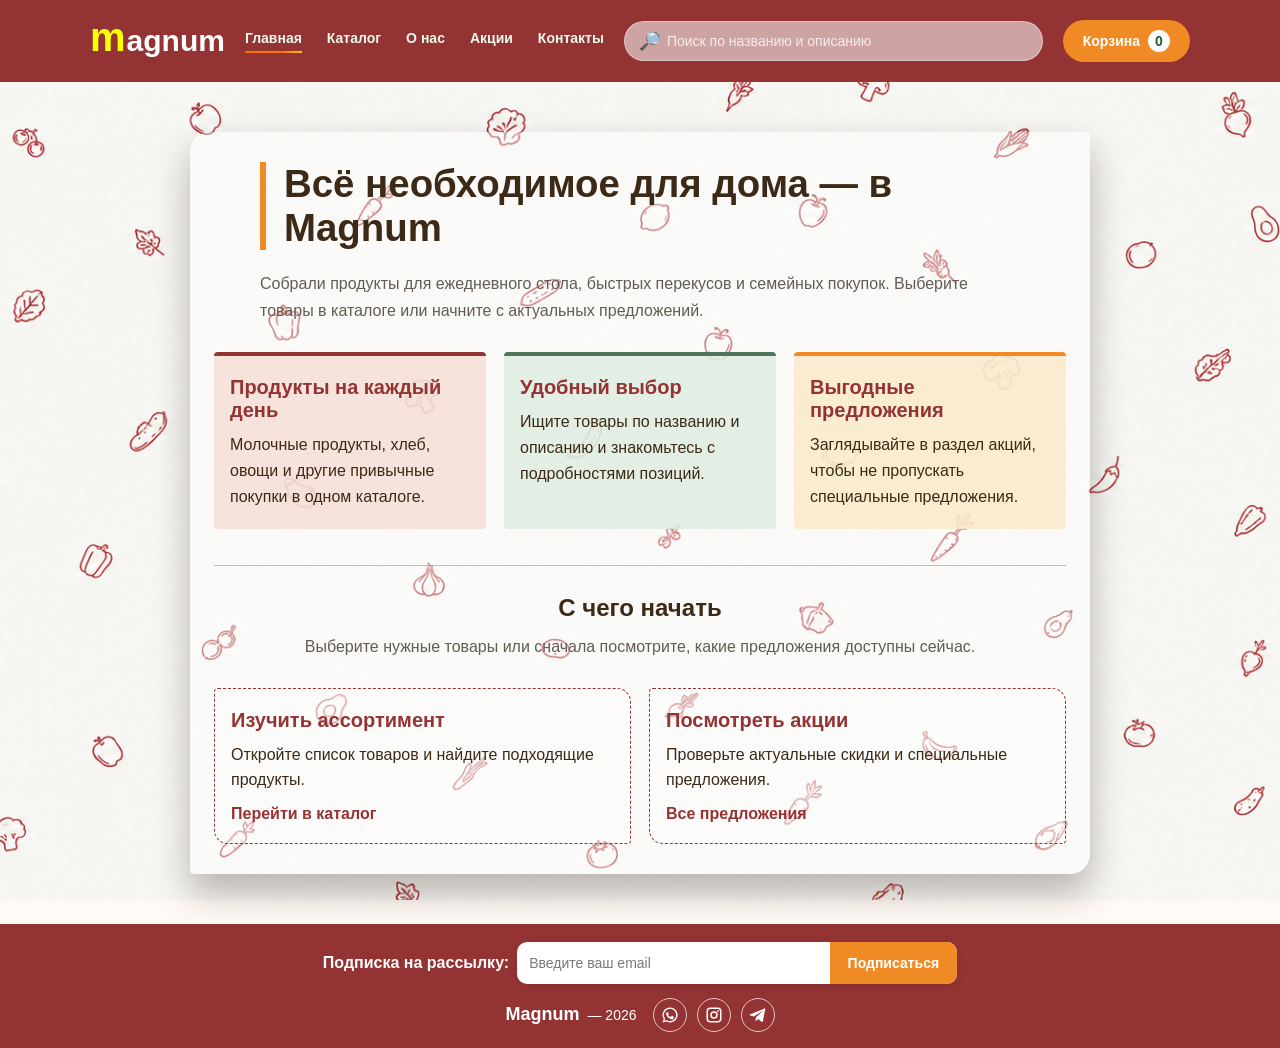
==== index.html @ 32611082 "Add files via upload" ====
<!DOCTYPE html>
<html lang="ru">
<head>
    <meta charset="UTF-8">
    <meta name="viewport" content="width=device-width, initial-scale=1.0">
    <title>market</title>
    <style>
        * {
            box-sizing: border-box;
        }

        body {
            margin: 0;
            font-family: Arial, sans-serif;
            background-color: #fffaf5;
            background-image: url("ChatGPT Image 29 сент. 2026 г., 17_31_54.png");
            background-position: center;
            background-size: cover;
            background-attachment: fixed;
            background-repeat: no-repeat;
            color: #333333;
            min-height: 100vh;
            display: flex;
            flex-direction: column;
        }

        main {
            flex: 1;
        }

        .container {
            width: min(1100px, calc(100% - 40px));
            margin: 0 auto;
        }

        .site-header {
            background: #943333;
            color: #ffffff;
            padding: 15px 0;
        }

        .header-wrap {
            display: flex;
            align-items: center;
            justify-content: space-between;
            gap: 20px;
            flex-wrap: wrap;
        }

        .header-search {
            flex: 1;
            max-width: 420px;
            min-width: 200px;
            position: relative;
            order: 2;
            margin-left: auto;
        }

        .header-search input {
            width: 100%;
            padding: 11px 15px 11px 42px;
            border: 1px solid rgba(255, 255, 255, 0.35);
            border-radius: 25px;
            background: rgba(253, 253, 253, 0.555);
            color: #ffffff;
            font-size: 14px;
            outline: none;
            transition: transform 0.2s ease, box-shadow 0.2s ease;
        }

        .header-search input::placeholder {
            color: rgba(255, 255, 255, 0.8);
        }

        .header-search .search-icon {
            position: absolute;
            z-index: 1;
            left: 15px;
            top: 50%;
            transform: translateY(-50%);
            transition: transform 0.2s ease;
            font-size: 18px;
            color: #ffffff;
            pointer-events: none;
        }

        .logo {
            color: #ffffff;
            text-decoration: none;
            font-size: 30px;
            font-weight: 700;
            font-family: Arial, sans-serif;
            display: flex;
            align-items: center;
            gap: 1px;
        }

        .logo-icon {
            font-size: 40px;
            color: #fbff00;
            margin-bottom: 7px;
        }

        .main-menu {
            display: flex;
            align-items: center;
            gap: 25px;
        }

        .main-menu a {
            color: #edf9ea;
            font-size: 14px;
            font-weight: 700;
            font-family: Arial, sans-serif;
            text-decoration: none;
        }

        .main-menu a::after {
            content: "";
            display: block;
            width: 0;
            height: 2px;
            background: linear-gradient(to right, #fa7000, #ff7300, #ff7300, #ffc400);
            margin-top: 5px;
            transition: width 0.3s ease;
        }

        .main-menu a:hover::after,
        .main-menu a.active::after {
            width: 100%;
        }

        .cart {
            background: #f08a24;
            color: #ffffff;
            border-radius: 25px;
            padding: 10px 20px;
            font-size: 14px;
            font-weight: 700;
            text-decoration: none;
            display: flex;
            gap: 8px;
            align-items: center;
            margin-left: auto;
            order: 3;
            transition: transform 0.2s ease, box-shadow 0.2s ease, background-color 0.2s ease;
        }

        @media (hover: hover) and (prefers-reduced-motion: no-preference) {
            .header-search:hover .search-icon {
                transform: translate(-3px, -50%);
            }

            .header-search:hover input {
                transform: scale(1.03);
                box-shadow: 0 4px 12px rgba(0, 0, 0, 0.2);
            }

            .cart:hover {
                transform: scale(1.06);
                background: #d97818;
                box-shadow: 0 4px 12px rgba(0, 0, 0, 0.2);
            }
        }

        .cart-count {
            background: #ffffff;
            color: #245b34;
            border-radius: 50%;
            width: 22px;
            height: 22px;
            display: inline-flex;
            align-items: center;
            justify-content: center;
            font-weight: 800;
        }

        .site-footer {
            background: #943333;
            color: #ffffff;
            padding: 18px 0 16px;
            text-align: center;
            font-size: 14px;
            margin-top: auto;
        }

        .site-footer .container {
            display: flex;
            align-items: center;
            justify-content: center;
            gap: 8px;
            flex-wrap: wrap;
        }

        .site-footer .footer-name {
            font-weight: 700;
            font-size: 18px;
        }

        .footer-socials {
            display: flex;
            align-items: center;
            gap: 10px;
            margin-left: 8px;
        }

        .footer-social-link {
            display: inline-flex;
            align-items: center;
            justify-content: center;
            width: 34px;
            height: 34px;
            color: #ffffff;
            border: 1px solid rgba(255, 255, 255, 0.7);
            border-radius: 50%;
            transition: background-color 0.2s ease, color 0.2s ease;
        }

        .footer-social-link:hover,
        .footer-social-link:focus-visible {
            background: #ffffff;
            color: #943333;
        }

        .footer-social-link svg {
            width: 18px;
            height: 18px;
            fill: currentColor;
        }

        .footer-newsletter {
            display: flex;
            align-items: center;
            justify-content: center;
            gap: 12px;
            flex-wrap: wrap;
            margin-bottom: 14px;
        }

        .footer-newsletter-label {
            color: #ffffff;
            font-size: 16px;
            font-weight: 700;
        }

        .subscribe-form {
            display: flex;
            align-items: center;
            background: #ffffff;
            border-radius: 10px;
            overflow: hidden;
            width: min(440px, 100%);
            min-height: 42px;
            box-shadow: 0 2px 8px rgba(0, 0, 0, 0.08);
        }

        .subscribe-form input {
            flex: 1;
            min-width: 0;
            border: none;
            outline: none;
            background: transparent;
            color: #333333;
            font-size: 14px;
            padding: 0 12px;
            height: 42px;
        }

        .subscribe-form input::placeholder {
            color: #7a7a7a;
        }

        .subscribe-form button {
            border: none;
            background: #f08a24;
            color: #ffffff;
            font-weight: 700;
            font-size: 14px;
            padding: 0 18px;
            height: 42px;
            cursor: pointer;
            transition: background 0.2s ease;
        }

        .subscribe-form button:hover {
            background: #dd7d1b;
        }

    .page {
        padding: 50px 0;
    }

    .page-card {
        max-width: 900px;
        margin: 0 auto;
        background: rgba(255, 255, 255, 0.4);
        border: 2px solid #943333;
        border-radius: 12px;
        padding: 30px 24px;
        box-shadow: 0 12px 28px rgba(35, 20, 12, 0.24);
    }

    .page-title {
        margin: 0 0 20px;
        text-align: center;
        color: #3c2a17;
        font-size: clamp(28px, 3vw, 40px);
    }

    .page-text {
        margin: 0;
        color: #625c55;
        font-size: 16px;
        line-height: 1.7;
        text-align: center;
    }

    .info-grid {
        display: grid;
        grid-template-columns: repeat(auto-fit, minmax(200px, 1fr));
        gap: 18px;
        margin-top: 28px;
    }

    .info-card {
        background: rgba(255, 255, 255, 0.3);
        border: 1px solid #c97b66;
        border-radius: 12px;
        padding: 20px 16px;
        text-align: center;
        box-shadow: 0 4px 10px rgba(60, 42, 23, 0.12);
        transition: transform 0.2s ease, box-shadow 0.2s ease;
    }

    @media (hover: hover) and (prefers-reduced-motion: no-preference) {
        .info-card:hover {
            z-index: 1;
            transform: scale(1.04);
            box-shadow: 0 10px 20px rgba(60, 42, 23, 0.2);
        }
    }

    .info-card h3 {
        margin: 0 0 10px;
        color: #943333;
        font-size: 20px;
    }

    .info-card p {
        margin: 0;
        color: #3c2a17;
        line-height: 1.6;
    }

    .content-section {
        margin-top: 36px;
        padding-top: 28px;
        border-top: 1px solid rgba(148, 51, 51, 0.35);
    }

    .section-title {
        margin: 0 0 12px;
        color: #3c2a17;
        font-size: 24px;
        text-align: center;
    }

    .section-text {
        max-width: 720px;
        margin: 0 auto;
        color: #625c55;
        line-height: 1.6;
        text-align: center;
    }

    .home-card {
        border: 0;
        border-radius: 20px 4px 20px 4px;
        box-shadow: 0 18px 36px rgba(35, 20, 12, 0.3);
    }

    .home-card .page-title {
        max-width: 760px;
        margin-left: auto;
        margin-right: auto;
        padding-left: 18px;
        border-left: 6px solid #f08a24;
        text-align: left;
    }

    .home-card .page-text {
        max-width: 760px;
        margin: 0 auto;
        text-align: left;
    }

    .home-highlights .info-card {
        border: 0;
        border-top: 4px solid #943333;
        border-radius: 4px;
        box-shadow: none;
        text-align: left;
    }

    .home-highlights .info-card:nth-child(1) {
        background: rgba(245, 222, 214, 0.82);
        border-top-color: #943333;
    }

    .home-highlights .info-card:nth-child(2) {
        background: rgba(222, 237, 224, 0.82);
        border-top-color: #4f765a;
    }

    .home-highlights .info-card:nth-child(3) {
        background: rgba(250, 235, 202, 0.86);
        border-top-color: #f08a24;
    }

    .home-actions .info-card {
        border-style: dashed;
        border-color: #943333;
        border-radius: 4px 14px 4px 14px;
        box-shadow: none;
        text-align: left;
    }

    .info-card a {
        display: inline-block;
        margin-top: 12px;
        color: #943333;
        font-weight: 700;
        text-decoration: none;
    }

    .info-card a:hover {
        color: #f08a24;
        text-decoration: underline;
    }

    @media (max-width: 360px) {
        .main-menu {
            width: 100%;
            justify-content: space-between;
            gap: 8px;
        }

        .main-menu a {
            font-size: 12px;
        }
    }

    
    </style>
</head> 
<body>
    <header class="site-header">
        <div class="container header-wrap">
            <a class="logo" href="#">
                <span class="logo-icon">m</span>
                <span class="logo-text">agnum</span>
            </a>

            <nav class="main-menu">
                <a class="active" href="index.html">Главная</a>
                <a href="catalog.html">Каталог</a>
                <a href="aboutus.html">О нас</a>
                <a href="sales.html">Акции</a>
                <a href="cont.html">Контакты</a>
            </nav>

            <a class="cart" href="#">
                <span>Корзина</span>
                <span class="cart-count">0</span>
            </a>

            <div class="header-search">
                <span class="search-icon">🔎</span>
                <input id="productSearch" type="text" placeholder="Поиск по названию и описанию" aria-label="Поиск по названию и описанию">
            </div>
        </div>
    </header>

    <main class="page">
        <div class="container">
            <div class="page-card home-card">
                <h1 class="page-title">Всё необходимое для дома — в Magnum</h1>
                <p class="page-text">Собрали продукты для ежедневного стола, быстрых перекусов и семейных покупок. Выберите товары в каталоге или начните с актуальных предложений.</p>

                <div class="info-grid home-highlights">
                    <div class="info-card">
                        <h3>Продукты на каждый день</h3>
                        <p>Молочные продукты, хлеб, овощи и другие привычные покупки в одном каталоге.</p>
                    </div>
                    <div class="info-card">
                        <h3>Удобный выбор</h3>
                        <p>Ищите товары по названию и описанию и знакомьтесь с подробностями позиций.</p>
                    </div>
                    <div class="info-card">
                        <h3>Выгодные предложения</h3>
                        <p>Заглядывайте в раздел акций, чтобы не пропускать специальные предложения.</p>
                    </div>
                </div>

                <section class="content-section">
                    <h2 class="section-title">С чего начать</h2>
                    <p class="section-text">Выберите нужные товары или сначала посмотрите, какие предложения доступны сейчас.</p>
                    <div class="info-grid home-actions">
                        <div class="info-card">
                            <h3>Изучить ассортимент</h3>
                            <p>Откройте список товаров и найдите подходящие продукты.</p>
                            <a href="catalog.html">Перейти в каталог</a>
                        </div>
                        <div class="info-card">
                            <h3>Посмотреть акции</h3>
                            <p>Проверьте актуальные скидки и специальные предложения.</p>
                            <a href="sales.html">Все предложения</a>
                        </div>
                    </div>
                </section>
            </div>
        </div>
    </main>

    <footer class="site-footer">
        <div class="container footer-newsletter">
            <span class="footer-newsletter-label">Подписка на рассылку:</span>
            <form class="subscribe-form">
                <input type="email" placeholder="Введите ваш email">
                <button type="button">Подписаться</button>
            </form>
        </div>

        <div class="container">
            <span class="footer-name">Magnum</span>
            <span> — 2026</span>
            <div class="footer-socials" aria-label="Мы в социальных сетях">
                <a class="footer-social-link" href="https://www.whatsapp.com/" target="_blank" rel="noopener noreferrer" aria-label="WhatsApp">
                    <svg viewBox="0 0 24 24" aria-hidden="true"><path d="M12.04 2a9.87 9.87 0 0 0-8.45 14.97L2.3 22l5.16-1.35A9.93 9.93 0 1 0 12.04 2Zm0 18.08a8.18 8.18 0 0 1-4.17-1.14l-.3-.18-3.06.8.82-2.98-.2-.31a8.18 8.18 0 1 1 6.91 3.81Zm4.49-6.13c-.25-.13-1.48-.73-1.71-.81-.23-.08-.4-.13-.57.13-.17.25-.65.81-.8.98-.15.17-.3.19-.55.06-.25-.12-1.05-.39-2-.1-.74-.68-1.24-1.52-1.38-1.77-.15-.25-.02-.39.11-.52.11-.11.25-.3.37-.44.12-.15.16-.25.25-.42.08-.17.04-.31-.02-.44-.06-.13-.57-1.37-.78-1.88-.2-.49-.41-.42-.57-.43h-.49c-.17 0-.44.06-.67.31-.23.25-.88.86-.88 2.1s.9 2.43 1.03 2.6c.13.17 1.77 2.7 4.28 3.78.6.26 1.07.41 1.44.52.6.19 1.15.16 1.58.1.48-.07 1.48-.61 1.69-1.2.21-.59.21-1.1.15-1.2-.06-.11-.23-.17-.48-.3Z"/></svg>
                </a>
                <a class="footer-social-link" href="https://www.instagram.com/" target="_blank" rel="noopener noreferrer" aria-label="Instagram">
                    <svg viewBox="0 0 24 24" aria-hidden="true"><path d="M7 2h10a5 5 0 0 1 5 5v10a5 5 0 0 1-5 5H7a5 5 0 0 1-5-5V7a5 5 0 0 1 5-5Zm0 2a3 3 0 0 0-3 3v10a3 3 0 0 0 3 3h10a3 3 0 0 0 3-3V7a3 3 0 0 0-3-3H7Zm5 3a5 5 0 1 1 0 10 5 5 0 0 1 0-10Zm0 2a3 3 0 1 0 0 6 3 3 0 0 0 0-6Zm5.25-3.5a1.25 1.25 0 1 1 0 2.5 1.25 1.25 0 0 1 0-2.5Z"/></svg>
                </a>
                <a class="footer-social-link" href="https://t.me/" target="_blank" rel="noopener noreferrer" aria-label="Telegram">
                    <svg viewBox="0 0 24 24" aria-hidden="true"><path d="M21.8 3.2 18.6 20c-.24 1.19-.86 1.48-1.74.92l-4.8-3.54-2.32 2.23c-.26.26-.48.48-.98.48l.35-4.9 8.92-8.06c.39-.35-.08-.54-.6-.19L6.41 14.02l-4.7-1.47c-1.02-.32-1.04-1.02.21-1.51L20.3 3.46c.85-.31 1.6.2 1.5-.26Z"/></svg>
                </a>
            </div>
        </div>
    </footer>
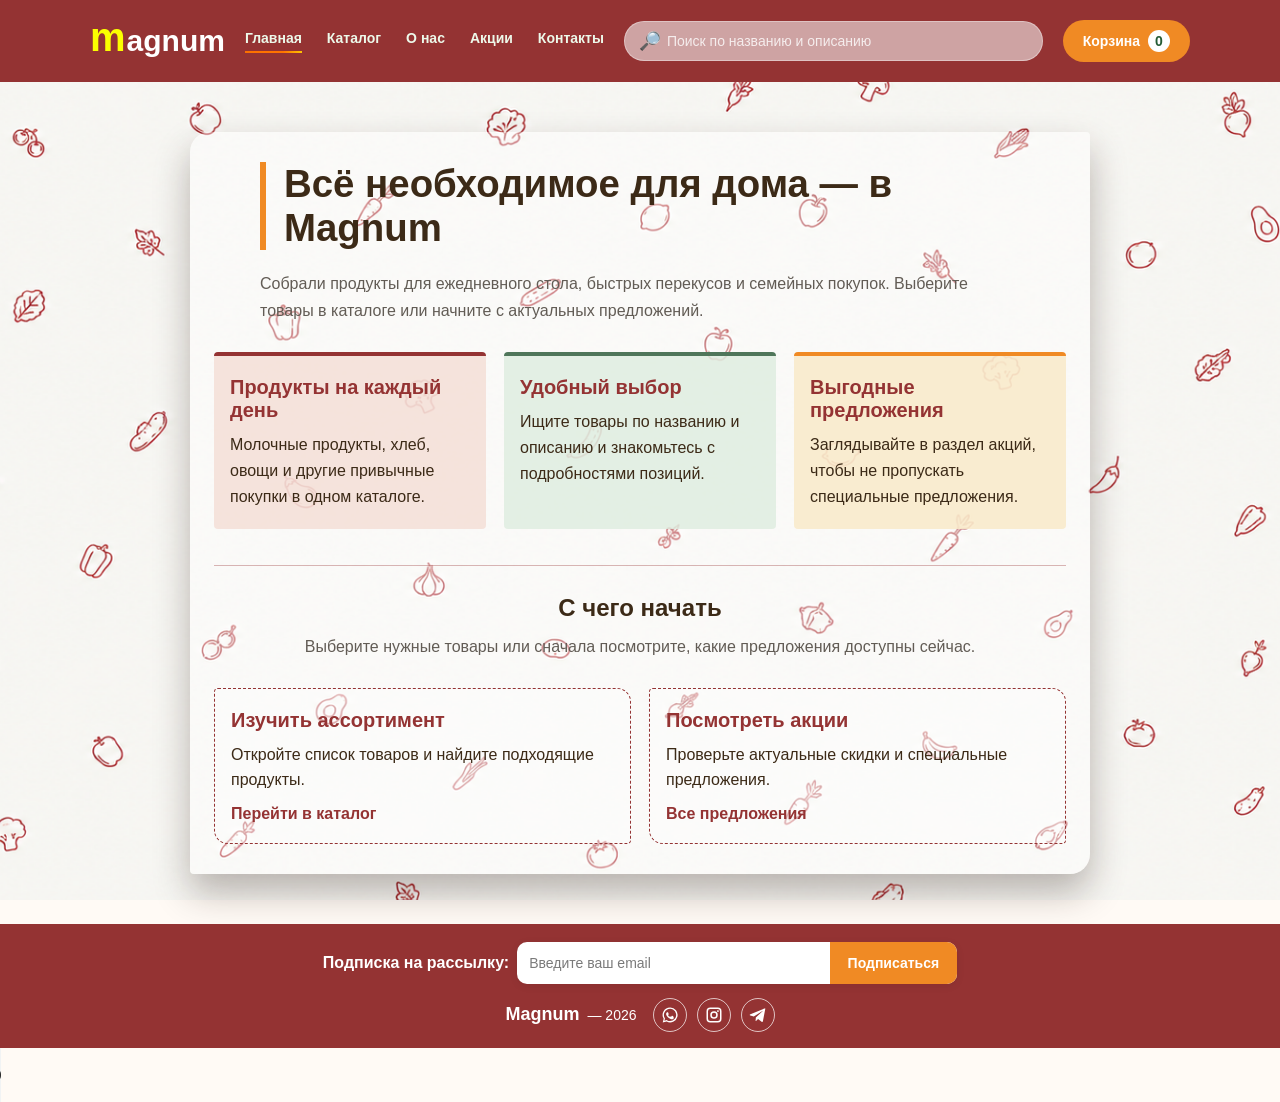
==== commit d74fc9fb: "Add files via upload" ====
--- a/index.html
+++ b/index.html
@@ -547,4 +547,25 @@
             </div>
         </div>
     </footer>
+    <audio id="background-music" controls autoplay loop>
+        <source src="jonasblakewood-background-music-618629.mp3" type="audio/mpeg">
+    </audio>
+    <script>
+        var backgroundMusic = document.getElementById('background-music');
+
+        function startBackgroundMusic() {
+            var playAttempt = backgroundMusic.play();
+            if (playAttempt) {
+                playAttempt.catch(function(error) {
+                    if (error.name !== 'NotAllowedError') {
+                        console.error('Не удалось запустить фоновую музыку:', error);
+                    }
+                });
+            }
+        }
+
+        startBackgroundMusic();
+        document.addEventListener('pointerdown', startBackgroundMusic, { once: true });
+        document.addEventListener('keydown', startBackgroundMusic, { once: true });
+    </script>
    
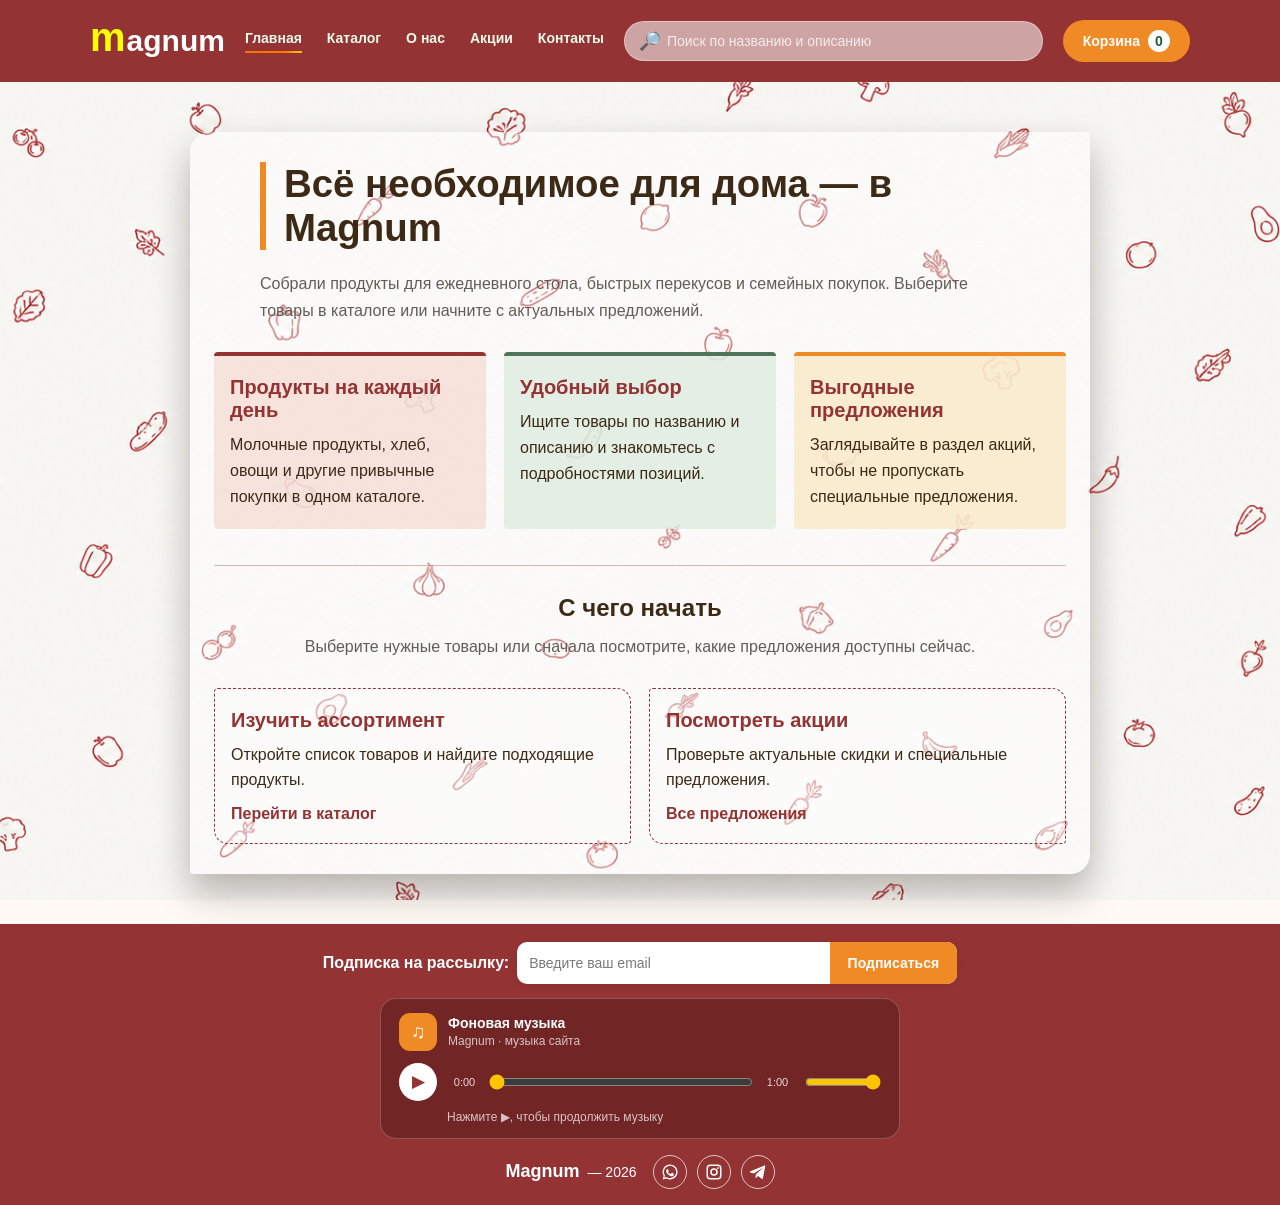
==== commit c46b7f2f: "Add files via upload" ====
--- a/index.html
+++ b/index.html
@@ -4,6 +4,7 @@
     <meta charset="UTF-8">
     <meta name="viewport" content="width=device-width, initial-scale=1.0">
     <title>market</title>
+    <link rel="stylesheet" href="music-player.css">
     <style>
         * {
             box-sizing: border-box;
@@ -531,6 +532,29 @@
             </form>
         </div>
 
+        <div class="music-player" aria-label="Музыкальный плеер">
+            <audio id="background-music" preload="metadata" loop>
+                <source src="jonasblakewood-background-music-618629.mp3" type="audio/mpeg">
+            </audio>
+            <div class="music-player__heading">
+                <span class="music-player__icon" aria-hidden="true">♫</span>
+                <div class="music-player__track">
+                    <span class="music-player__title">Фоновая музыка</span>
+                    <span class="music-player__subtitle">Magnum · музыка сайта</span>
+                </div>
+            </div>
+            <div class="music-player__controls">
+                <button class="music-player__button" id="music-play" type="button" aria-label="Воспроизвести" aria-pressed="false">▶</button>
+                <div class="music-player__timeline">
+                    <span class="music-player__time" id="music-current-time">0:00</span>
+                    <input id="music-progress" type="range" min="0" max="0" value="0" aria-label="Позиция воспроизведения">
+                    <span class="music-player__time" id="music-duration">0:00</span>
+                </div>
+                <input class="music-player__volume" id="music-volume" type="range" min="0" max="1" step="0.01" value="1" aria-label="Громкость">
+            </div>
+            <span class="music-player__status" id="music-status" role="status" aria-live="polite"></span>
+        </div>
+
         <div class="container">
             <span class="footer-name">Magnum</span>
             <span> — 2026</span>
@@ -547,25 +571,5 @@
             </div>
         </div>
     </footer>
-    <audio id="background-music" controls autoplay loop>
-        <source src="jonasblakewood-background-music-618629.mp3" type="audio/mpeg">
-    </audio>
-    <script>
-        var backgroundMusic = document.getElementById('background-music');
-
-        function startBackgroundMusic() {
-            var playAttempt = backgroundMusic.play();
-            if (playAttempt) {
-                playAttempt.catch(function(error) {
-                    if (error.name !== 'NotAllowedError') {
-                        console.error('Не удалось запустить фоновую музыку:', error);
-                    }
-                });
-            }
-        }
-
-        startBackgroundMusic();
-        document.addEventListener('pointerdown', startBackgroundMusic, { once: true });
-        document.addEventListener('keydown', startBackgroundMusic, { once: true });
-    </script>
+    <script src="music-player.js"></script>
    
--- a/music-player.css
+++ b/music-player.css
@@ -0,0 +1,129 @@
+.music-player {
+    width: min(520px, calc(100% - 40px));
+    margin: 0 auto 16px;
+    padding: 14px 18px;
+    border: 1px solid rgba(255, 255, 255, 0.22);
+    border-radius: 16px;
+    background: rgba(68, 20, 20, 0.42);
+    text-align: left;
+}
+
+.music-player__heading {
+    display: flex;
+    align-items: center;
+    gap: 11px;
+    margin-bottom: 12px;
+}
+
+.music-player__icon {
+    display: grid;
+    width: 38px;
+    height: 38px;
+    flex: 0 0 38px;
+    place-items: center;
+    border-radius: 11px;
+    background: #f08a24;
+    font-size: 19px;
+}
+
+.music-player__track {
+    min-width: 0;
+}
+
+.music-player__title {
+    display: block;
+    overflow: hidden;
+    font-size: 14px;
+    font-weight: 700;
+    text-overflow: ellipsis;
+    white-space: nowrap;
+}
+
+.music-player__subtitle,
+.music-player__status {
+    display: block;
+    margin-top: 3px;
+    color: rgba(255, 255, 255, 0.72);
+    font-size: 12px;
+}
+
+.music-player__controls {
+    display: flex;
+    align-items: center;
+    gap: 10px;
+}
+
+.music-player__button {
+    display: grid;
+    width: 38px;
+    height: 38px;
+    flex: 0 0 38px;
+    place-items: center;
+    border: 0;
+    border-radius: 50%;
+    background: #ffffff;
+    color: #943333;
+    cursor: pointer;
+    font-size: 17px;
+    transition: transform 0.2s ease, background-color 0.2s ease;
+}
+
+.music-player__button:hover {
+    transform: scale(1.06);
+    background: #fff0dc;
+}
+
+.music-player__button:focus-visible,
+.music-player input:focus-visible {
+    outline: 2px solid #ffc400;
+    outline-offset: 3px;
+}
+
+.music-player__timeline {
+    display: grid;
+    min-width: 0;
+    flex: 1;
+    grid-template-columns: 35px minmax(0, 1fr) 35px;
+    align-items: center;
+    gap: 7px;
+}
+
+.music-player__time {
+    color: rgba(255, 255, 255, 0.82);
+    font-size: 11px;
+    font-variant-numeric: tabular-nums;
+    text-align: center;
+}
+
+.music-player input[type="range"] {
+    width: 100%;
+    margin: 0;
+    accent-color: #ffc400;
+    cursor: pointer;
+}
+
+.music-player__volume {
+    width: 76px !important;
+    flex: 0 0 76px;
+}
+
+.music-player__status {
+    min-height: 14px;
+    margin: 9px 0 0 48px;
+}
+
+@media (max-width: 480px) {
+    .music-player {
+        width: calc(100% - 24px);
+        padding: 12px;
+    }
+
+    .music-player__controls {
+        gap: 7px;
+    }
+
+    .music-player__volume {
+        width: 58px !important;
+        flex-basis: 58px;
+    }
+}
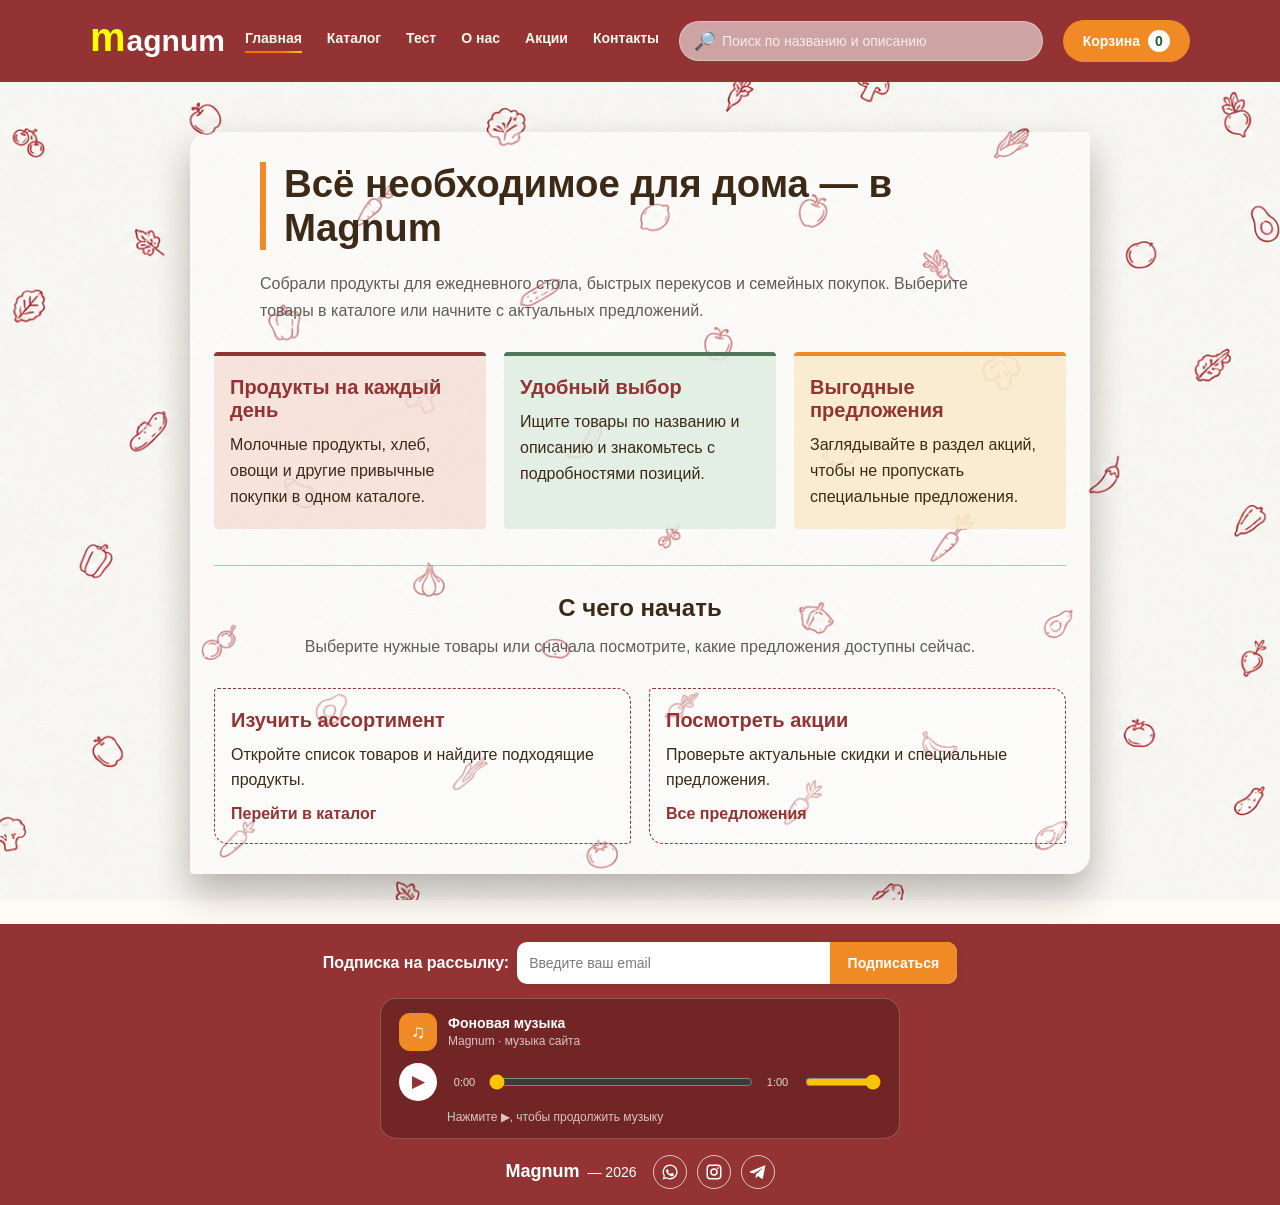
==== commit 8f345000: "Add files via upload" ====
--- a/index.html
+++ b/index.html
@@ -465,6 +465,7 @@
             <nav class="main-menu">
                 <a class="active" href="index.html">Главная</a>
                 <a href="catalog.html">Каталог</a>
+                <a href="quiz.html">Тест</a>
                 <a href="aboutus.html">О нас</a>
                 <a href="sales.html">Акции</a>
                 <a href="cont.html">Контакты</a>
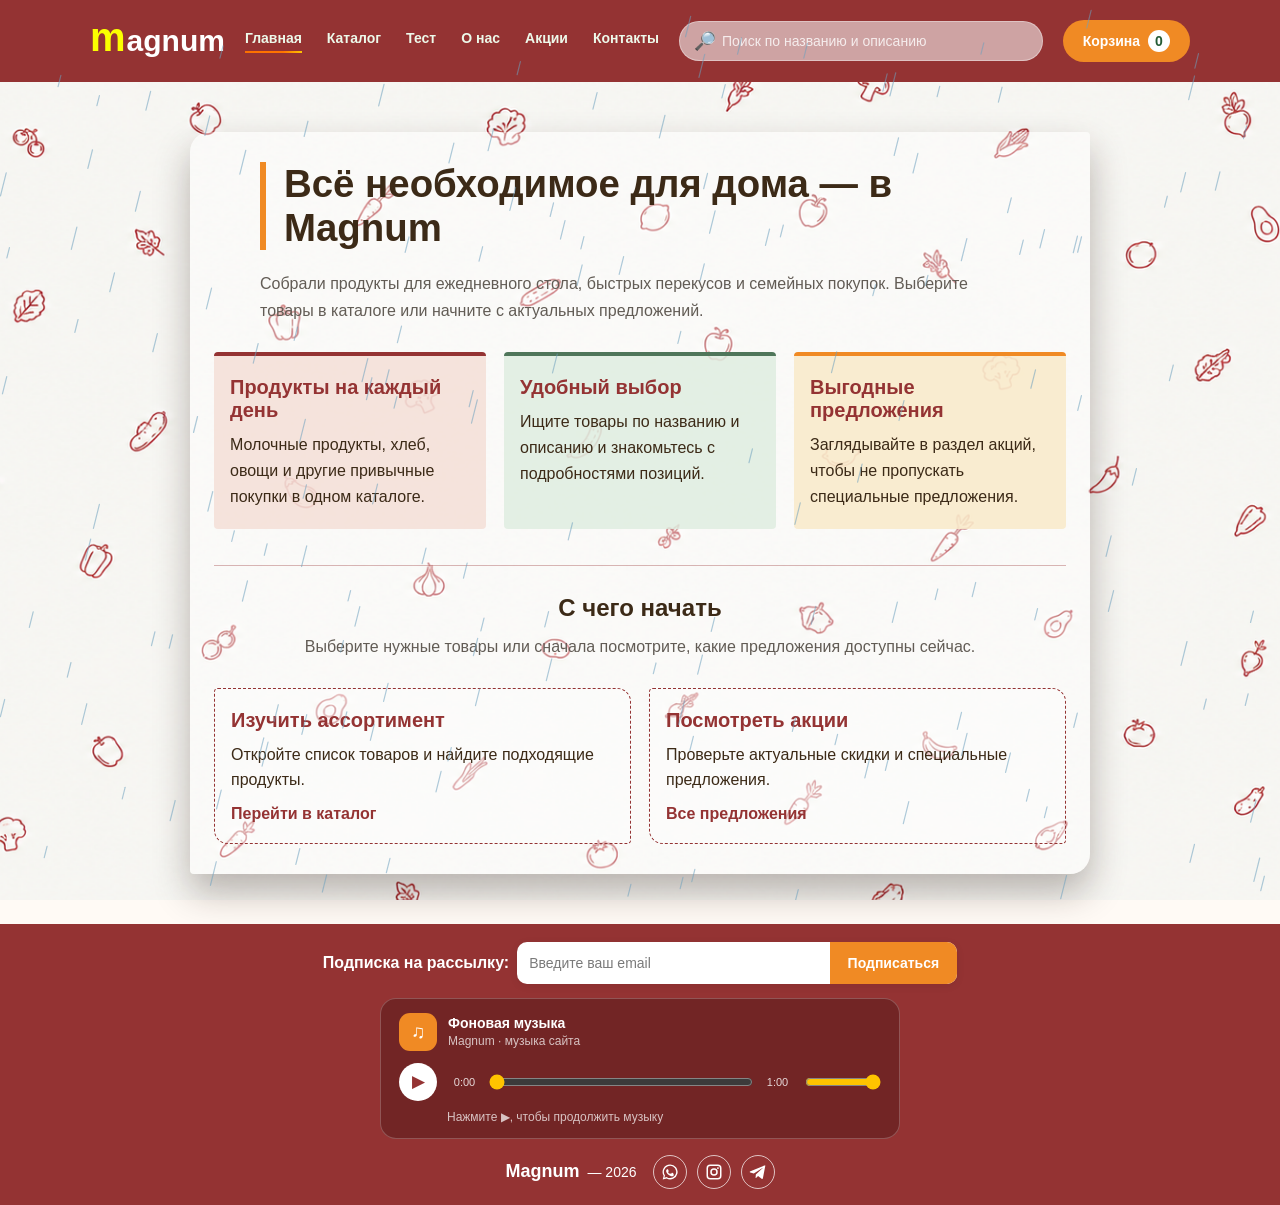
==== commit 90b75106: "Add files via upload" ====
--- a/index.html
+++ b/index.html
@@ -455,6 +455,7 @@
     </style>
 </head> 
 <body>
+    <canvas id="rainfall" aria-hidden="true"></canvas>
     <header class="site-header">
         <div class="container header-wrap">
             <a class="logo" href="#">
--- a/music-player.css
+++ b/music-player.css
@@ -1,3 +1,12 @@
+#rainfall {
+    position: fixed;
+    z-index: 9999;
+    inset: 0;
+    width: 100%;
+    height: 100%;
+    pointer-events: none;
+}
+
 .music-player {
     width: min(520px, calc(100% - 40px));
     margin: 0 auto 16px;
